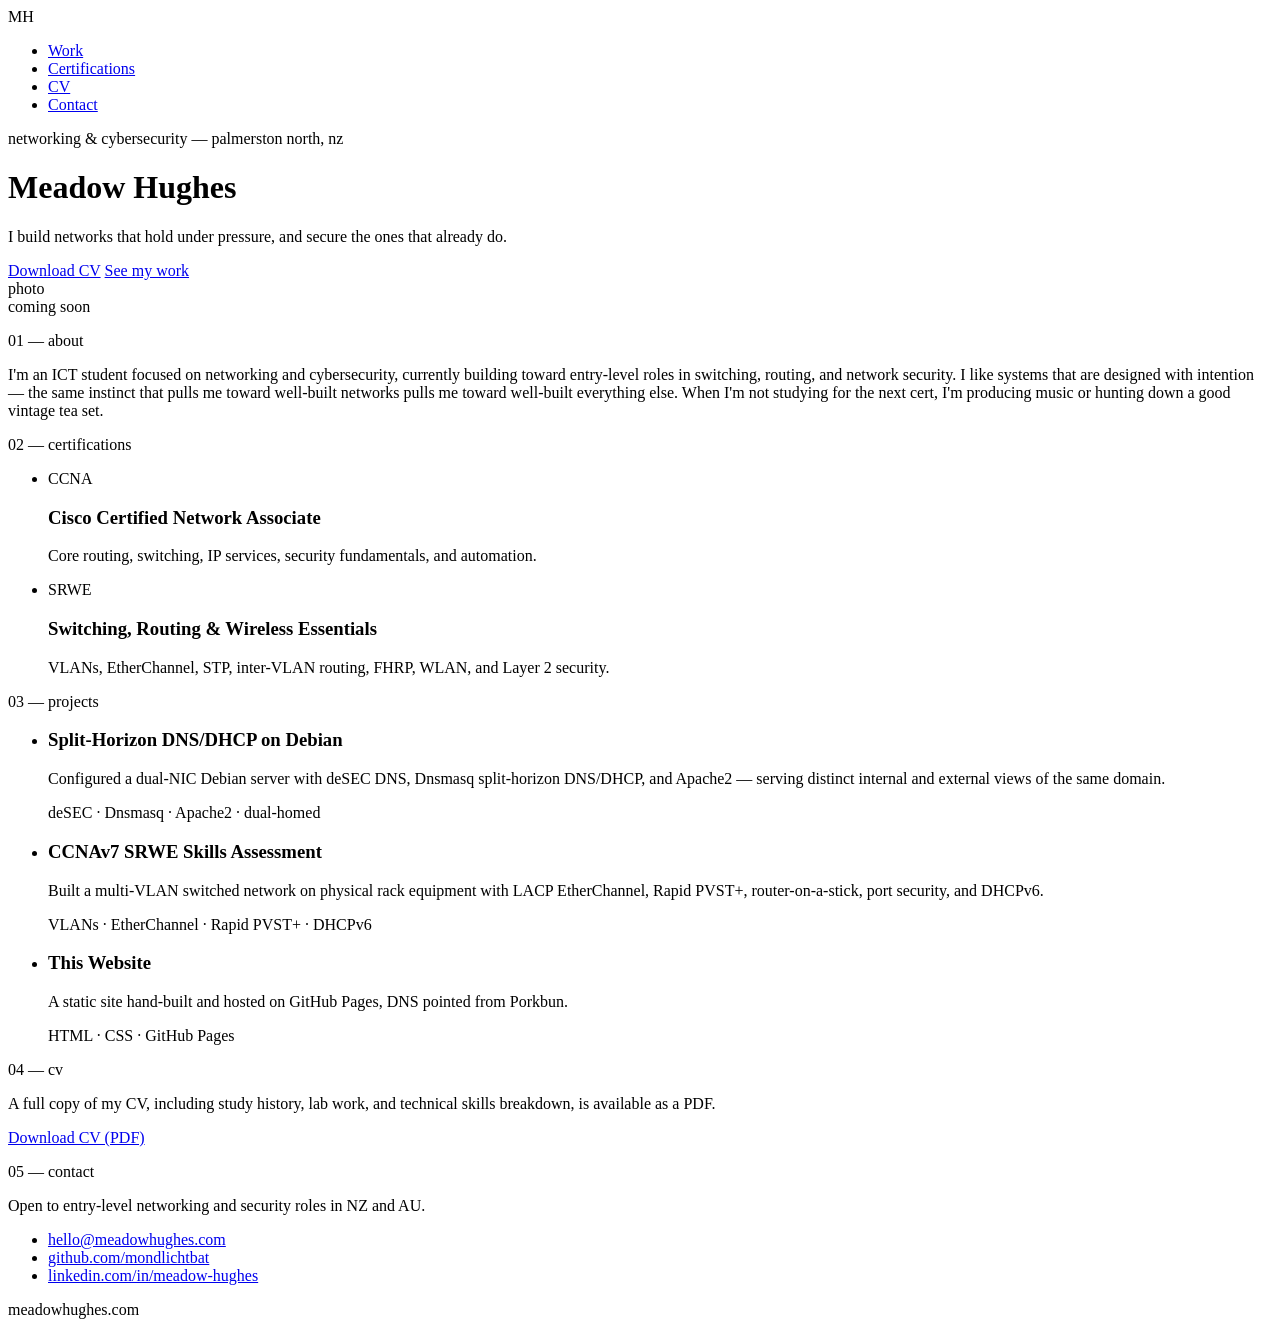
==== index.html @ d6edad00 "Rename index (2).html to index.html" ====
<!DOCTYPE html>
<html lang="en">
<head>
<meta charset="UTF-8">
<meta name="viewport" content="width=device-width, initial-scale=1.0">
<title>Meadow Hughes — Network &amp; Security</title>
<meta name="description" content="Meadow Hughes — Networking &amp; Cybersecurity. CCNA, SRWE. Palmerston North, NZ.">

<!-- Draft-stage: prevents indexing while the site is being built. Remove this line when ready to go live. -->
<meta name="robots" content="noindex, nofollow">

<link rel="preconnect" href="https://fonts.googleapis.com">
<link rel="preconnect" href="https://fonts.gstatic.com" crossorigin>
<link href="https://fonts.googleapis.com/css2?family=Fraunces:opsz,wght@9..144,400;9..144,500;9..144,600&family=Inter:wght@400;500;600&family=JetBrains+Mono:wght@400;500&display=swap" rel="stylesheet">

<link rel="stylesheet" href="style.css">
</head>
<body>

<div class="trace" aria-hidden="true"></div>

<header class="hero">
  <nav class="topnav">
    <span class="mono topnav__mark">MH</span>
    <ul class="topnav__links">
      <li><a href="#work">Work</a></li>
      <li><a href="#certs">Certifications</a></li>
      <li><a href="#cv">CV</a></li>
      <li><a href="#contact">Contact</a></li>
    </ul>
  </nav>

  <div class="hero__content">
    <p class="mono hero__eyebrow">networking &amp; cybersecurity — palmerston north, nz</p>
    <h1 class="hero__name">Meadow Hughes</h1>
    <p class="hero__tagline">I build networks that hold under pressure, and secure the ones that already do.</p>
    <div class="hero__actions">
      <a class="btn btn--primary" href="cv/Meadow-Hughes-CV.pdf" download>Download CV</a>
      <a class="btn btn--ghost" href="#work">See my work</a>
    </div>
  </div>

  <div class="hero__photo" id="headshot-slot">
    <!-- Swap this placeholder for <img src="assets/headshot.jpg" alt="Meadow Hughes"> when ready -->
    <div class="hero__photo-placeholder mono">photo<br>coming soon</div>
  </div>
</header>

<main>

  <section class="about" id="about">
    <p class="section-label mono">01 — about</p>
    <p class="about__text">
      I'm an ICT student focused on networking and cybersecurity, currently building toward
      entry-level roles in switching, routing, and network security. I like systems that are
      designed with intention — the same instinct that pulls me toward well-built networks
      pulls me toward well-built everything else. When I'm not studying for the next cert,
      I'm producing music or hunting down a good vintage tea set.
    </p>
  </section>

  <section class="certs" id="certs">
    <p class="section-label mono">02 — certifications</p>
    <ul class="certs__list">
      <li class="cert">
        <div class="cert__id mono">CCNA</div>
        <div class="cert__body">
          <h3>Cisco Certified Network Associate</h3>
          <p>Core routing, switching, IP services, security fundamentals, and automation.</p>
        </div>
      </li>
      <li class="cert">
        <div class="cert__id mono">SRWE</div>
        <div class="cert__body">
          <h3>Switching, Routing &amp; Wireless Essentials</h3>
          <p>VLANs, EtherChannel, STP, inter-VLAN routing, FHRP, WLAN, and Layer 2 security.</p>
        </div>
      </li>
    </ul>
  </section>

  <section class="work" id="work">
    <p class="section-label mono">03 — projects</p>
    <ul class="work__list">
      <li class="project">
        <h3>Split-Horizon DNS/DHCP on Debian</h3>
        <p>Configured a dual-NIC Debian server with deSEC DNS, Dnsmasq split-horizon DNS/DHCP,
           and Apache2 — serving distinct internal and external views of the same domain.</p>
        <p class="mono project__tags">deSEC · Dnsmasq · Apache2 · dual-homed</p>
      </li>
      <li class="project">
        <h3>CCNAv7 SRWE Skills Assessment</h3>
        <p>Built a multi-VLAN switched network on physical rack equipment with LACP EtherChannel,
           Rapid PVST+, router-on-a-stick, port security, and DHCPv6.</p>
        <p class="mono project__tags">VLANs · EtherChannel · Rapid PVST+ · DHCPv6</p>
      </li>
      <li class="project">
        <h3>This Website</h3>
        <p>A static site hand-built and hosted on GitHub Pages, DNS pointed from Porkbun.</p>
        <p class="mono project__tags">HTML · CSS · GitHub Pages</p>
      </li>
    </ul>
  </section>

  <section class="cv" id="cv">
    <p class="section-label mono">04 — cv</p>
    <p class="cv__text">
      A full copy of my CV, including study history, lab work, and technical skills breakdown,
      is available as a PDF.
    </p>
    <a class="btn btn--primary" href="cv/Meadow-Hughes-CV.pdf" download>Download CV (PDF)</a>
  </section>

</main>

<footer class="contact" id="contact">
  <p class="section-label mono">05 — contact</p>
  <p class="contact__text">Open to entry-level networking and security roles in NZ and AU.</p>
  <ul class="contact__list mono">
    <li><a href="mailto:hello@meadowhughes.com">hello@meadowhughes.com</a></li>
    <li><a href="https://github.com/mondlichtbat" target="_blank" rel="noopener">github.com/mondlichtbat</a></li>
    <li><a href="https://www.linkedin.com/" target="_blank" rel="noopener">linkedin.com/in/meadow-hughes</a></li>
  </ul>
  <p class="footer__note mono">meadowhughes.com</p>
</footer>

</body>
</html>
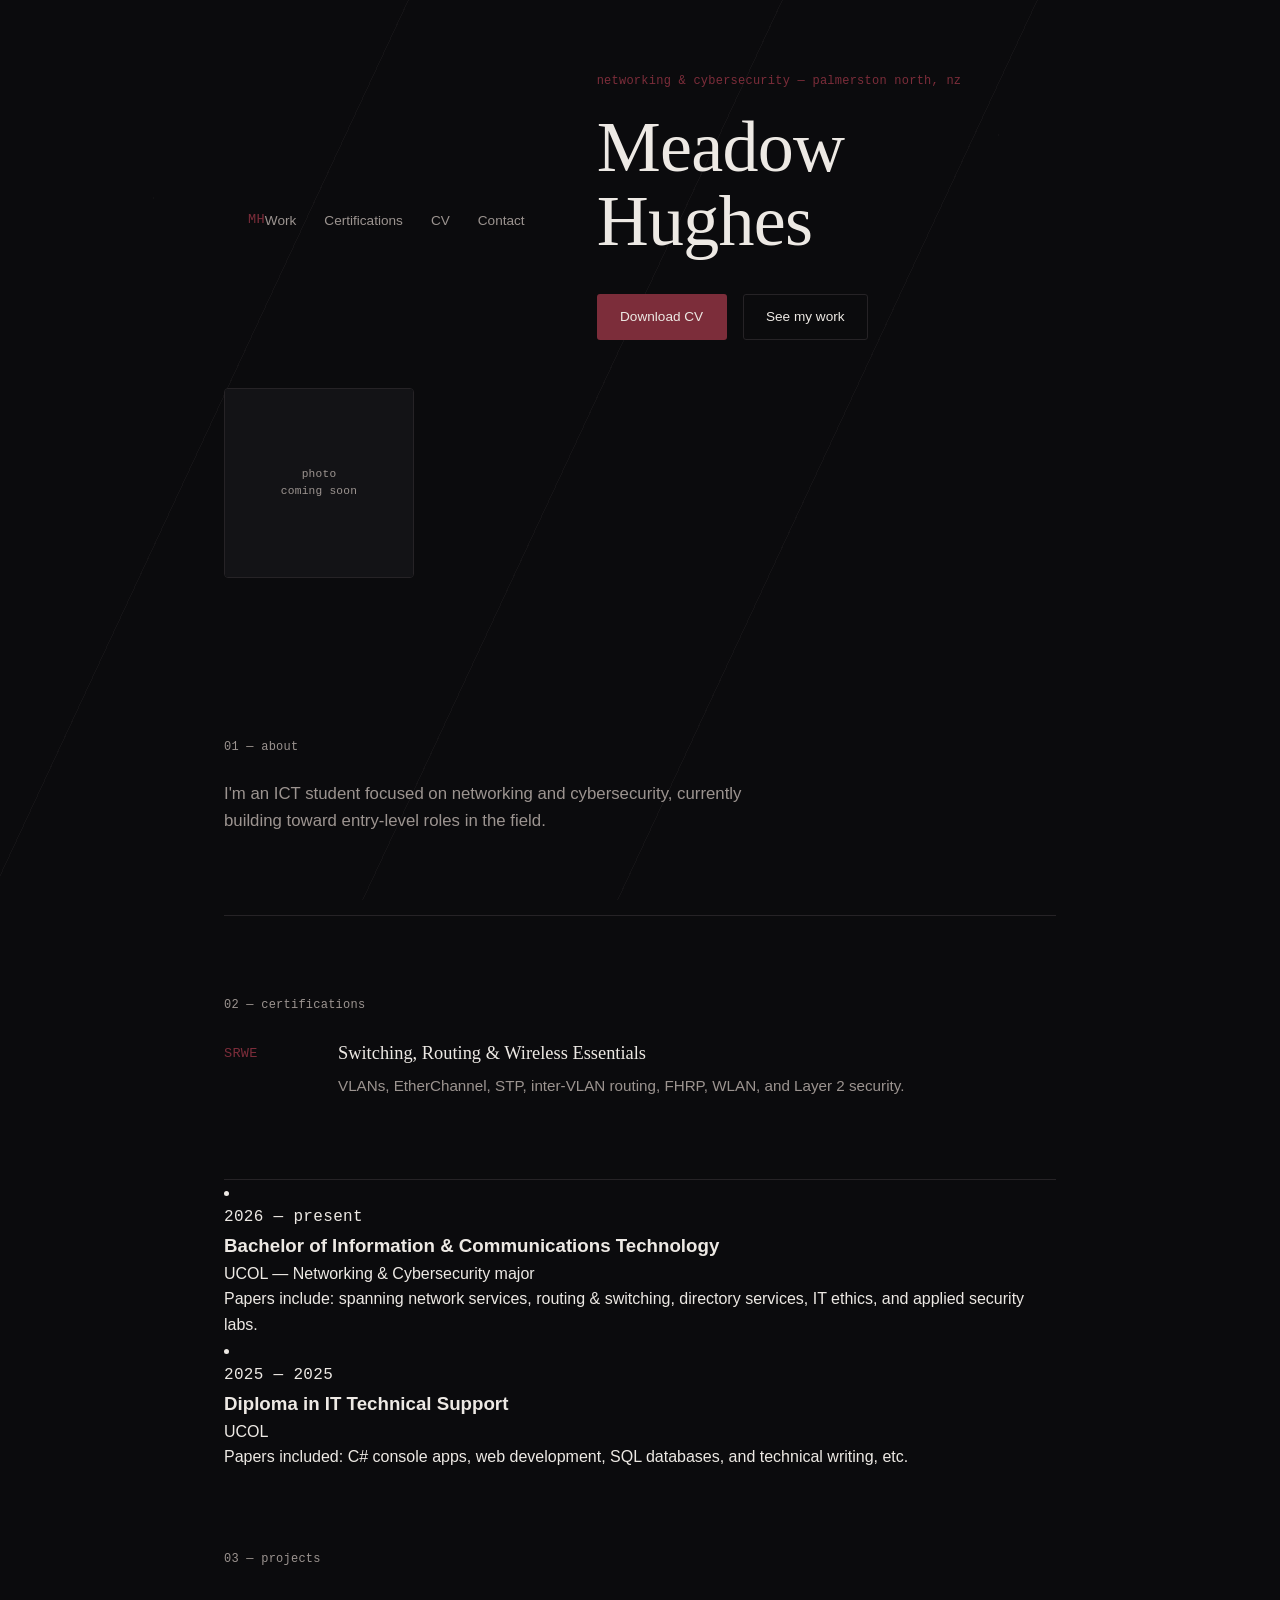
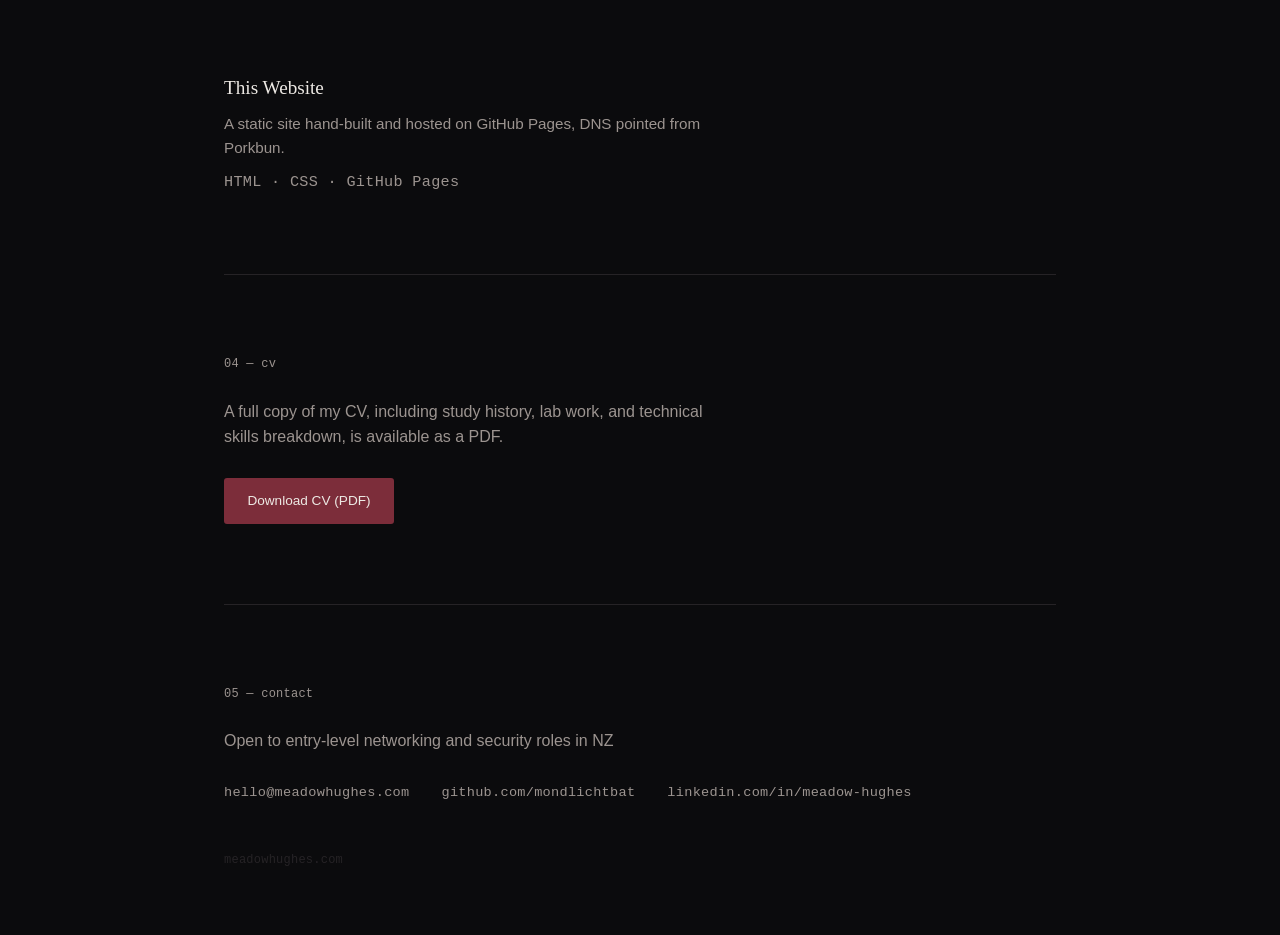
==== commit e30e1c5d: "Update index.html" ====
--- a/index.html
+++ b/index.html
@@ -4,7 +4,7 @@
 <meta charset="UTF-8">
 <meta name="viewport" content="width=device-width, initial-scale=1.0">
 <title>Meadow Hughes — Network &amp; Security</title>
-<meta name="description" content="Meadow Hughes — Networking &amp; Cybersecurity. CCNA, SRWE. Palmerston North, NZ.">
+<meta name="description" content="Meadow Hughes — Networking &amp; Cybersecurity. Cisco SRWE. Palmerston North, NZ.">
 
 <!-- Draft-stage: prevents indexing while the site is being built. Remove this line when ready to go live. -->
 <meta name="robots" content="noindex, nofollow">
@@ -33,7 +33,6 @@
   <div class="hero__content">
     <p class="mono hero__eyebrow">networking &amp; cybersecurity — palmerston north, nz</p>
     <h1 class="hero__name">Meadow Hughes</h1>
-    <p class="hero__tagline">I build networks that hold under pressure, and secure the ones that already do.</p>
     <div class="hero__actions">
       <a class="btn btn--primary" href="cv/Meadow-Hughes-CV.pdf" download>Download CV</a>
       <a class="btn btn--ghost" href="#work">See my work</a>
@@ -52,23 +51,13 @@
     <p class="section-label mono">01 — about</p>
     <p class="about__text">
       I'm an ICT student focused on networking and cybersecurity, currently building toward
-      entry-level roles in switching, routing, and network security. I like systems that are
-      designed with intention — the same instinct that pulls me toward well-built networks
-      pulls me toward well-built everything else. When I'm not studying for the next cert,
-      I'm producing music or hunting down a good vintage tea set.
+      entry-level roles in the field. 
     </p>
   </section>
 
   <section class="certs" id="certs">
     <p class="section-label mono">02 — certifications</p>
     <ul class="certs__list">
-      <li class="cert">
-        <div class="cert__id mono">CCNA</div>
-        <div class="cert__body">
-          <h3>Cisco Certified Network Associate</h3>
-          <p>Core routing, switching, IP services, security fundamentals, and automation.</p>
-        </div>
-      </li>
       <li class="cert">
         <div class="cert__id mono">SRWE</div>
         <div class="cert__body">
@@ -79,20 +68,31 @@
     </ul>
   </section>
 
+<li class="edu">
+  <div class="edu__period mono">2026 — present</div>
+  <div class="edu__body">
+    <h3>Bachelor of Information &amp; Communications Technology</h3>
+    <p class="edu__org">UCOL — Networking &amp; Cybersecurity major</p>
+    <p>Papers include: spanning network services, routing &amp; switching, directory services,
+       IT ethics, and applied security labs.</p>
+  </div>
+</li>
+
+<li class="edu">
+  <div class="edu__period mono">2025 — 2025</div>
+  <div class="edu__body">
+    <h3>Diploma in IT Technical Support</h3>
+    <p class="edu__org">UCOL</p>
+    <p>Papers included: C# console apps, web development, SQL databases, and technical writing, etc.</p>
+  </div>
+</li>
+    
   <section class="work" id="work">
     <p class="section-label mono">03 — projects</p>
     <ul class="work__list">
       <li class="project">
-        <h3>Split-Horizon DNS/DHCP on Debian</h3>
-        <p>Configured a dual-NIC Debian server with deSEC DNS, Dnsmasq split-horizon DNS/DHCP,
-           and Apache2 — serving distinct internal and external views of the same domain.</p>
-        <p class="mono project__tags">deSEC · Dnsmasq · Apache2 · dual-homed</p>
       </li>
       <li class="project">
-        <h3>CCNAv7 SRWE Skills Assessment</h3>
-        <p>Built a multi-VLAN switched network on physical rack equipment with LACP EtherChannel,
-           Rapid PVST+, router-on-a-stick, port security, and DHCPv6.</p>
-        <p class="mono project__tags">VLANs · EtherChannel · Rapid PVST+ · DHCPv6</p>
       </li>
       <li class="project">
         <h3>This Website</h3>
@@ -115,7 +115,7 @@
 
 <footer class="contact" id="contact">
   <p class="section-label mono">05 — contact</p>
-  <p class="contact__text">Open to entry-level networking and security roles in NZ and AU.</p>
+  <p class="contact__text">Open to entry-level networking and security roles in NZ</p>
   <ul class="contact__list mono">
     <li><a href="mailto:hello@meadowhughes.com">hello@meadowhughes.com</a></li>
     <li><a href="https://github.com/mondlichtbat" target="_blank" rel="noopener">github.com/mondlichtbat</a></li>
--- a/style.css
+++ b/style.css
@@ -0,0 +1,328 @@
+/* ---------------------------------------------
+   Tokens
+--------------------------------------------- */
+:root{
+  --bg:        #0B0B0D;
+  --bg-raised: #131316;
+  --line:      #262326;
+  --ink:       #EDE9E4;
+  --ink-dim:   #9C9490;
+  --accent:    #7C2D3A;   /* deep wine */
+  --accent-soft: rgba(124,45,58,0.35);
+
+  --font-display: 'Fraunces', serif;
+  --font-body: 'Inter', sans-serif;
+  --font-mono: 'JetBrains Mono', monospace;
+
+  --max-w: 880px;
+}
+
+*{ box-sizing: border-box; margin:0; padding:0; }
+
+html{ scroll-behavior: smooth; }
+
+@media (prefers-reduced-motion: reduce){
+  html{ scroll-behavior: auto; }
+  *{ animation-duration: 0.001ms !important; transition-duration: 0.001ms !important; }
+}
+
+body{
+  background: var(--bg);
+  color: var(--ink);
+  font-family: var(--font-body);
+  line-height: 1.6;
+  -webkit-font-smoothing: antialiased;
+}
+
+a{ color: inherit; text-decoration: none; }
+a:focus-visible, button:focus-visible{
+  outline: 1.5px solid var(--accent);
+  outline-offset: 3px;
+}
+
+ul{ list-style: none; }
+
+.mono{ font-family: var(--font-mono); letter-spacing: 0.02em; }
+
+.section-label{
+  color: var(--ink-dim);
+  font-size: 0.75rem;
+  text-transform: lowercase;
+  margin-bottom: 1.5rem;
+}
+
+/* ---------------------------------------------
+   Signature element: faint network trace
+   A thin hairline path drifting behind the hero,
+   evoking a traceroute / topology line.
+--------------------------------------------- */
+.trace{
+  position: fixed;
+  inset: 0;
+  z-index: 0;
+  pointer-events: none;
+  background-image:
+    radial-gradient(1px 1px at 12% 22%, var(--ink-dim) 0, transparent 60%),
+    radial-gradient(1px 1px at 78% 15%, var(--ink-dim) 0, transparent 60%),
+    radial-gradient(1px 1px at 60% 68%, var(--ink-dim) 0, transparent 60%),
+    radial-gradient(1px 1px at 30% 80%, var(--ink-dim) 0, transparent 60%),
+    linear-gradient(115deg, transparent 0 24%, var(--line) 24% 24.06%, transparent 24.06% 46%,
+                     var(--line) 46% 46.06%, transparent 46.06% 61%, var(--line) 61% 61.06%,
+                     transparent 61.06%);
+  opacity: 0.35;
+}
+
+/* ---------------------------------------------
+   Layout shell
+--------------------------------------------- */
+header, main, footer{
+  position: relative;
+  z-index: 1;
+}
+
+main{
+  max-width: var(--max-w);
+  margin: 0 auto;
+  padding: 0 1.5rem;
+}
+
+section{
+  padding: 5rem 0;
+  border-bottom: 1px solid var(--line);
+}
+
+/* ---------------------------------------------
+   Nav
+--------------------------------------------- */
+.topnav{
+  max-width: var(--max-w);
+  margin: 0 auto;
+  padding: 1.75rem 1.5rem 0;
+  display: flex;
+  justify-content: space-between;
+  align-items: center;
+}
+
+.topnav__mark{
+  color: var(--accent);
+  font-size: 0.85rem;
+}
+
+.topnav__links{
+  display: flex;
+  gap: 1.75rem;
+}
+
+.topnav__links a{
+  font-size: 0.85rem;
+  color: var(--ink-dim);
+  transition: color 0.15s ease;
+}
+
+.topnav__links a:hover{ color: var(--ink); }
+
+/* ---------------------------------------------
+   Hero
+--------------------------------------------- */
+.hero{
+  max-width: var(--max-w);
+  margin: 0 auto;
+  padding: 4.5rem 1.5rem 5rem;
+  display: grid;
+  grid-template-columns: 1fr auto;
+  gap: 3rem;
+  align-items: center;
+}
+
+.hero__eyebrow{
+  color: var(--accent);
+  font-size: 0.75rem;
+  margin-bottom: 1.25rem;
+}
+
+.hero__name{
+  font-family: var(--font-display);
+  font-weight: 500;
+  font-size: clamp(2.75rem, 7vw, 4.5rem);
+  line-height: 1.02;
+  letter-spacing: -0.01em;
+}
+
+.hero__tagline{
+  margin-top: 1.25rem;
+  max-width: 34ch;
+  color: var(--ink-dim);
+  font-size: 1.05rem;
+}
+
+.hero__actions{
+  margin-top: 2.25rem;
+  display: flex;
+  gap: 1rem;
+  flex-wrap: wrap;
+}
+
+.hero__photo{
+  width: 190px;
+  height: 190px;
+  border-radius: 4px;
+  border: 1px solid var(--line);
+  overflow: hidden;
+  flex-shrink: 0;
+}
+
+.hero__photo img{ width: 100%; height: 100%; object-fit: cover; display: block; }
+
+.hero__photo-placeholder{
+  width: 100%;
+  height: 100%;
+  display: flex;
+  align-items: center;
+  justify-content: center;
+  text-align: center;
+  font-size: 0.7rem;
+  color: var(--ink-dim);
+  background: var(--bg-raised);
+  line-height: 1.5;
+}
+
+/* ---------------------------------------------
+   Buttons
+--------------------------------------------- */
+.btn{
+  display: inline-block;
+  padding: 0.7rem 1.4rem;
+  font-size: 0.85rem;
+  border-radius: 3px;
+  border: 1px solid transparent;
+  transition: all 0.15s ease;
+}
+
+.btn--primary{
+  background: var(--accent);
+  color: var(--ink);
+}
+.btn--primary:hover{ background: #8f3444; }
+
+.btn--ghost{
+  border-color: var(--line);
+  color: var(--ink);
+}
+.btn--ghost:hover{ border-color: var(--ink-dim); }
+
+/* ---------------------------------------------
+   About
+--------------------------------------------- */
+.about__text{
+  max-width: 62ch;
+  font-size: 1.05rem;
+  color: var(--ink-dim);
+}
+
+/* ---------------------------------------------
+   Certs
+--------------------------------------------- */
+.certs__list{
+  display: flex;
+  flex-direction: column;
+  gap: 2rem;
+}
+
+.cert{
+  display: grid;
+  grid-template-columns: 90px 1fr;
+  gap: 1.5rem;
+  align-items: start;
+}
+
+.cert__id{
+  color: var(--accent);
+  font-size: 0.85rem;
+  padding-top: 0.2rem;
+}
+
+.cert__body h3{
+  font-family: var(--font-display);
+  font-weight: 500;
+  font-size: 1.15rem;
+  margin-bottom: 0.35rem;
+}
+
+.cert__body p{ color: var(--ink-dim); font-size: 0.95rem; }
+
+/* ---------------------------------------------
+   Projects
+--------------------------------------------- */
+.work__list{
+  display: flex;
+  flex-direction: column;
+  gap: 2.5rem;
+}
+
+.project h3{
+  font-family: var(--font-display);
+  font-weight: 500;
+  font-size: 1.2rem;
+  margin-bottom: 0.5rem;
+}
+
+.project p{ color: var(--ink-dim); font-size: 0.95rem; max-width: 62ch; }
+
+.project__tags{
+  margin-top: 0.6rem;
+  color: var(--accent);
+  font-size: 0.75rem;
+}
+
+/* ---------------------------------------------
+   CV
+--------------------------------------------- */
+.cv__text{
+  color: var(--ink-dim);
+  max-width: 55ch;
+  margin-bottom: 1.75rem;
+}
+
+/* ---------------------------------------------
+   Footer / contact
+--------------------------------------------- */
+.contact{
+  max-width: var(--max-w);
+  margin: 0 auto;
+  padding: 5rem 1.5rem 4rem;
+  border-bottom: none;
+}
+
+.contact__text{
+  color: var(--ink-dim);
+  margin-bottom: 1.75rem;
+}
+
+.contact__list{
+  display: flex;
+  gap: 2rem;
+  flex-wrap: wrap;
+  font-size: 0.85rem;
+  margin-bottom: 3rem;
+}
+
+.contact__list a{ color: var(--ink-dim); transition: color 0.15s ease; }
+.contact__list a:hover{ color: var(--accent); }
+
+.footer__note{
+  color: var(--line);
+  font-size: 0.75rem;
+}
+
+/* ---------------------------------------------
+   Responsive
+--------------------------------------------- */
+@media (max-width: 640px){
+  .hero{
+    grid-template-columns: 1fr;
+    padding-top: 3rem;
+  }
+  .hero__photo{ width: 120px; height: 120px; order: -1; }
+  .topnav__links{ gap: 1rem; }
+  .cert{ grid-template-columns: 1fr; gap: 0.5rem; }
+}
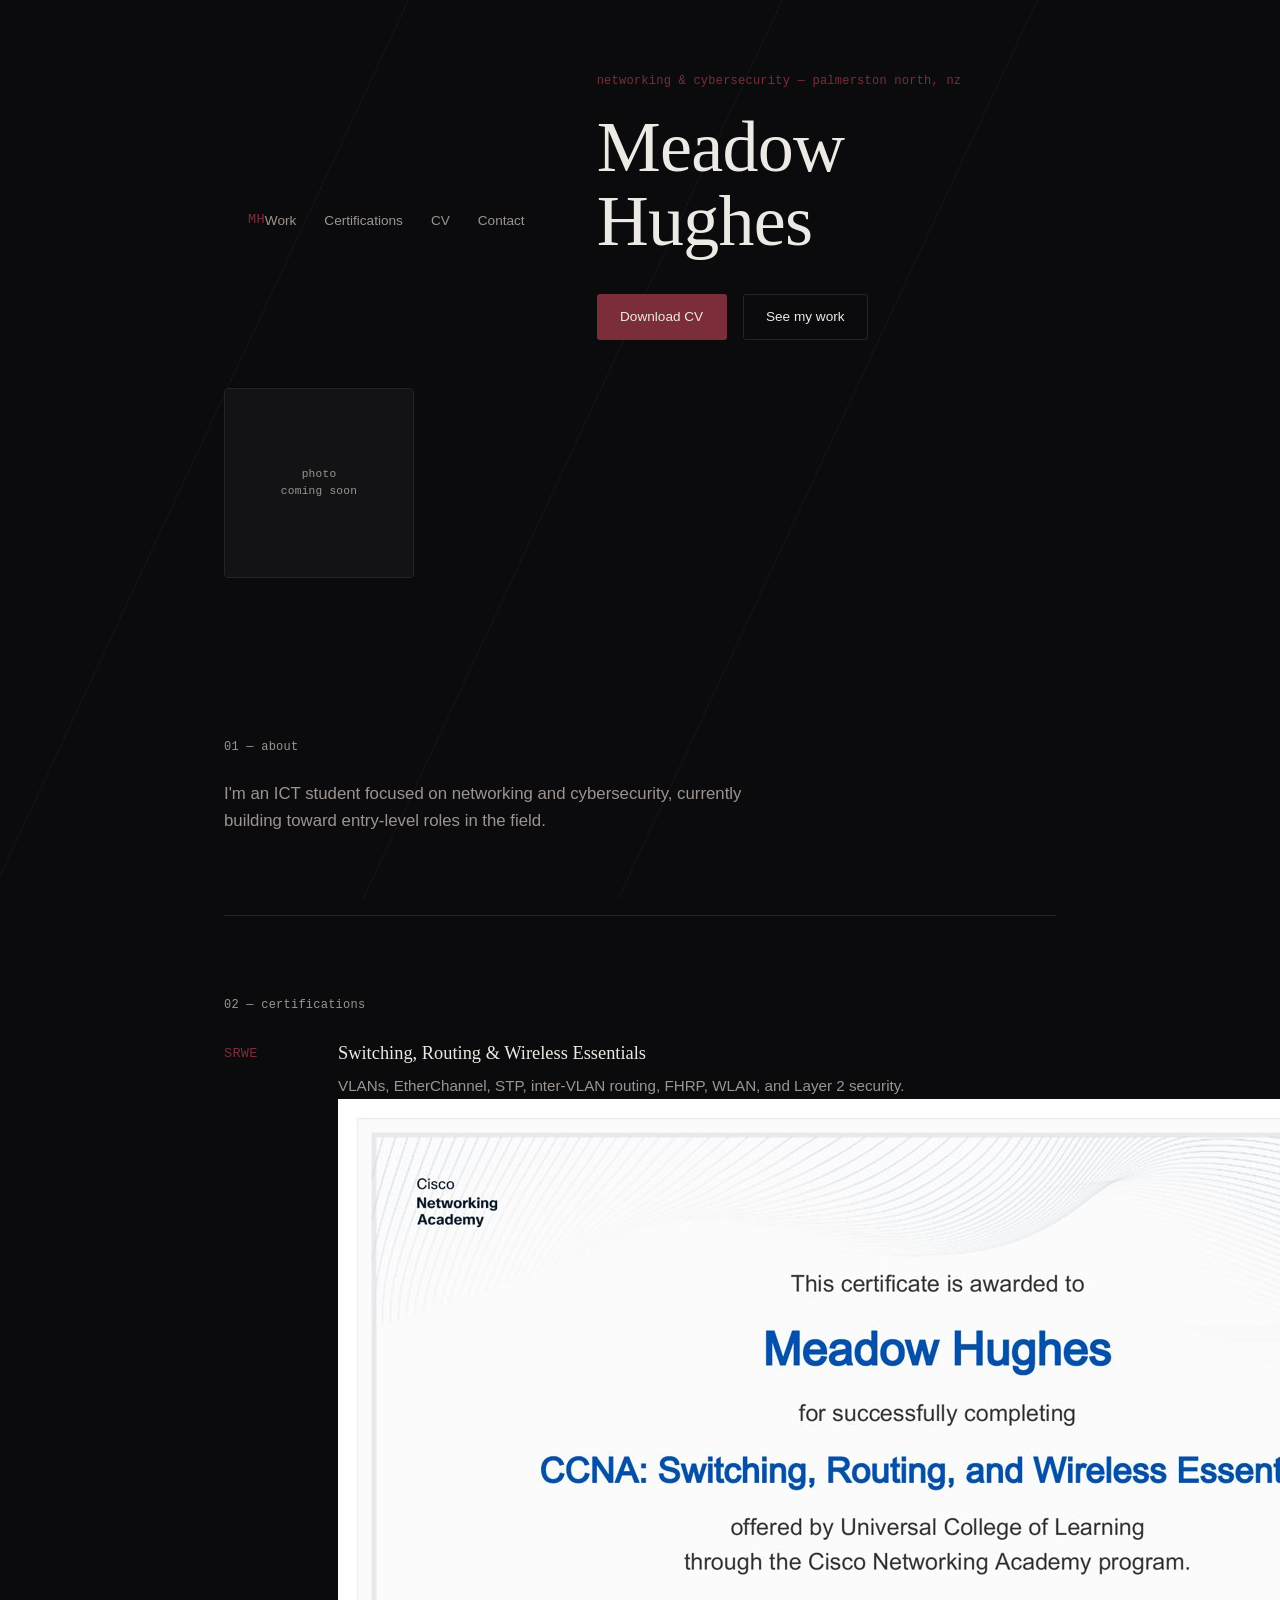
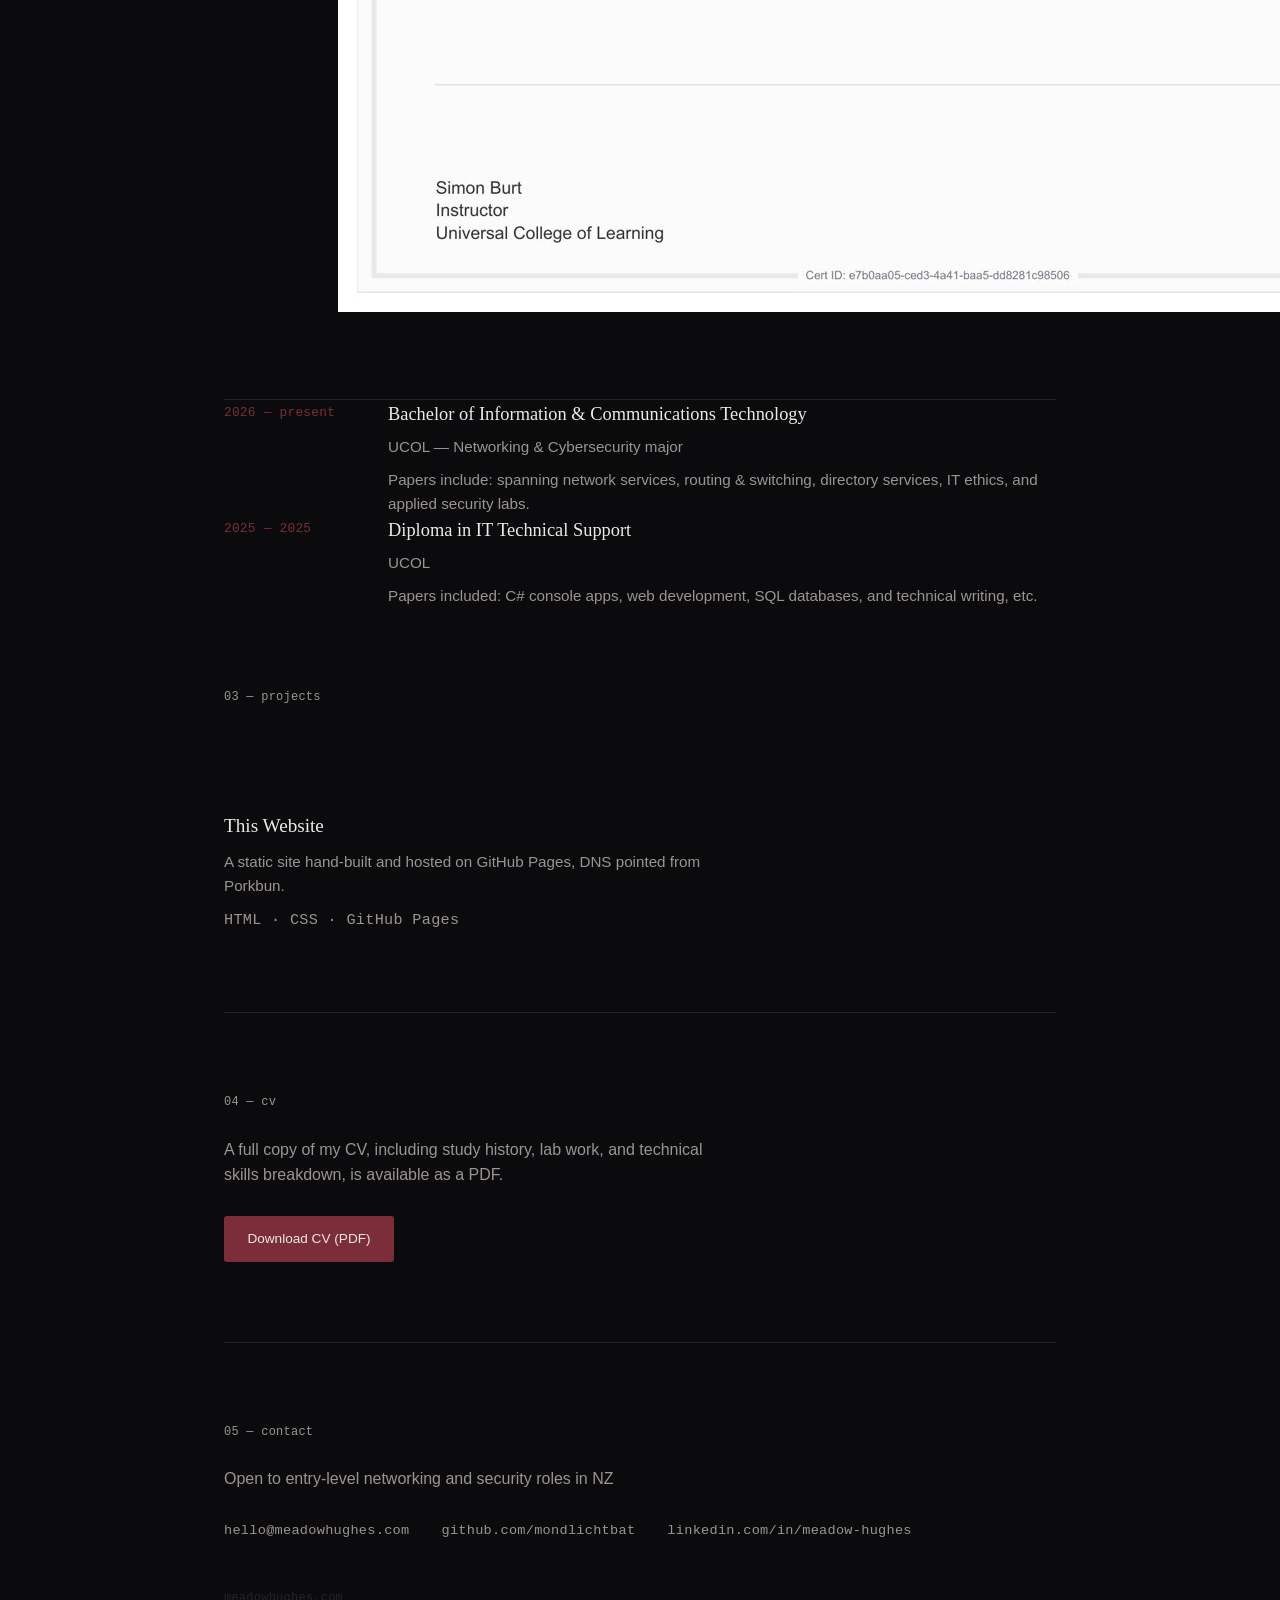
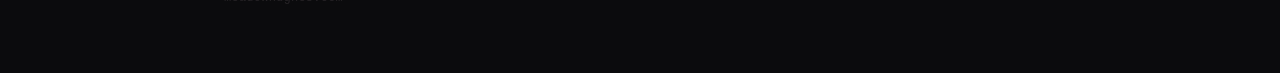
==== commit ce0c8311: "Update index.html" ====
--- a/index.html
+++ b/index.html
@@ -63,6 +63,9 @@
         <div class="cert__body">
           <h3>Switching, Routing &amp; Wireless Essentials</h3>
           <p>VLANs, EtherChannel, STP, inter-VLAN routing, FHRP, WLAN, and Layer 2 security.</p>
+          <a class="cert__proof" href="assets/ccna-srwe-cert.jpg" target="_blank" rel="noopener">
+            <img src="assets/ccna-srwe-cert.jpg" alt="CCNA: Switching, Routing, and Wireless Essentials certificate, awarded to Meadow Hughes, 25 Jun 2026">
+          </a>
         </div>
       </li>
     </ul>
--- a/style.css
+++ b/style.css
@@ -251,6 +251,43 @@
 .cert__body p{ color: var(--ink-dim); font-size: 0.95rem; }
 
 /* ---------------------------------------------
+   Education
+--------------------------------------------- */
+.education__list{
+  display: flex;
+  flex-direction: column;
+  gap: 2rem;
+}
+
+.edu{
+  display: grid;
+  grid-template-columns: 140px 1fr;
+  gap: 1.5rem;
+  align-items: start;
+}
+
+.edu__period{
+  color: var(--accent);
+  font-size: 0.8rem;
+  padding-top: 0.2rem;
+}
+
+.edu__body h3{
+  font-family: var(--font-display);
+  font-weight: 500;
+  font-size: 1.15rem;
+  margin-bottom: 0.35rem;
+}
+
+.edu__org{
+  color: var(--ink);
+  font-size: 0.9rem;
+  margin-bottom: 0.5rem;
+}
+
+.edu__body p{ color: var(--ink-dim); font-size: 0.95rem; }
+
+/* ---------------------------------------------
    Projects
 --------------------------------------------- */
 .work__list{
@@ -325,4 +362,5 @@
   .hero__photo{ width: 120px; height: 120px; order: -1; }
   .topnav__links{ gap: 1rem; }
   .cert{ grid-template-columns: 1fr; gap: 0.5rem; }
-}
+  .edu{ grid-template-columns: 1fr; gap: 0.5rem; }
+}
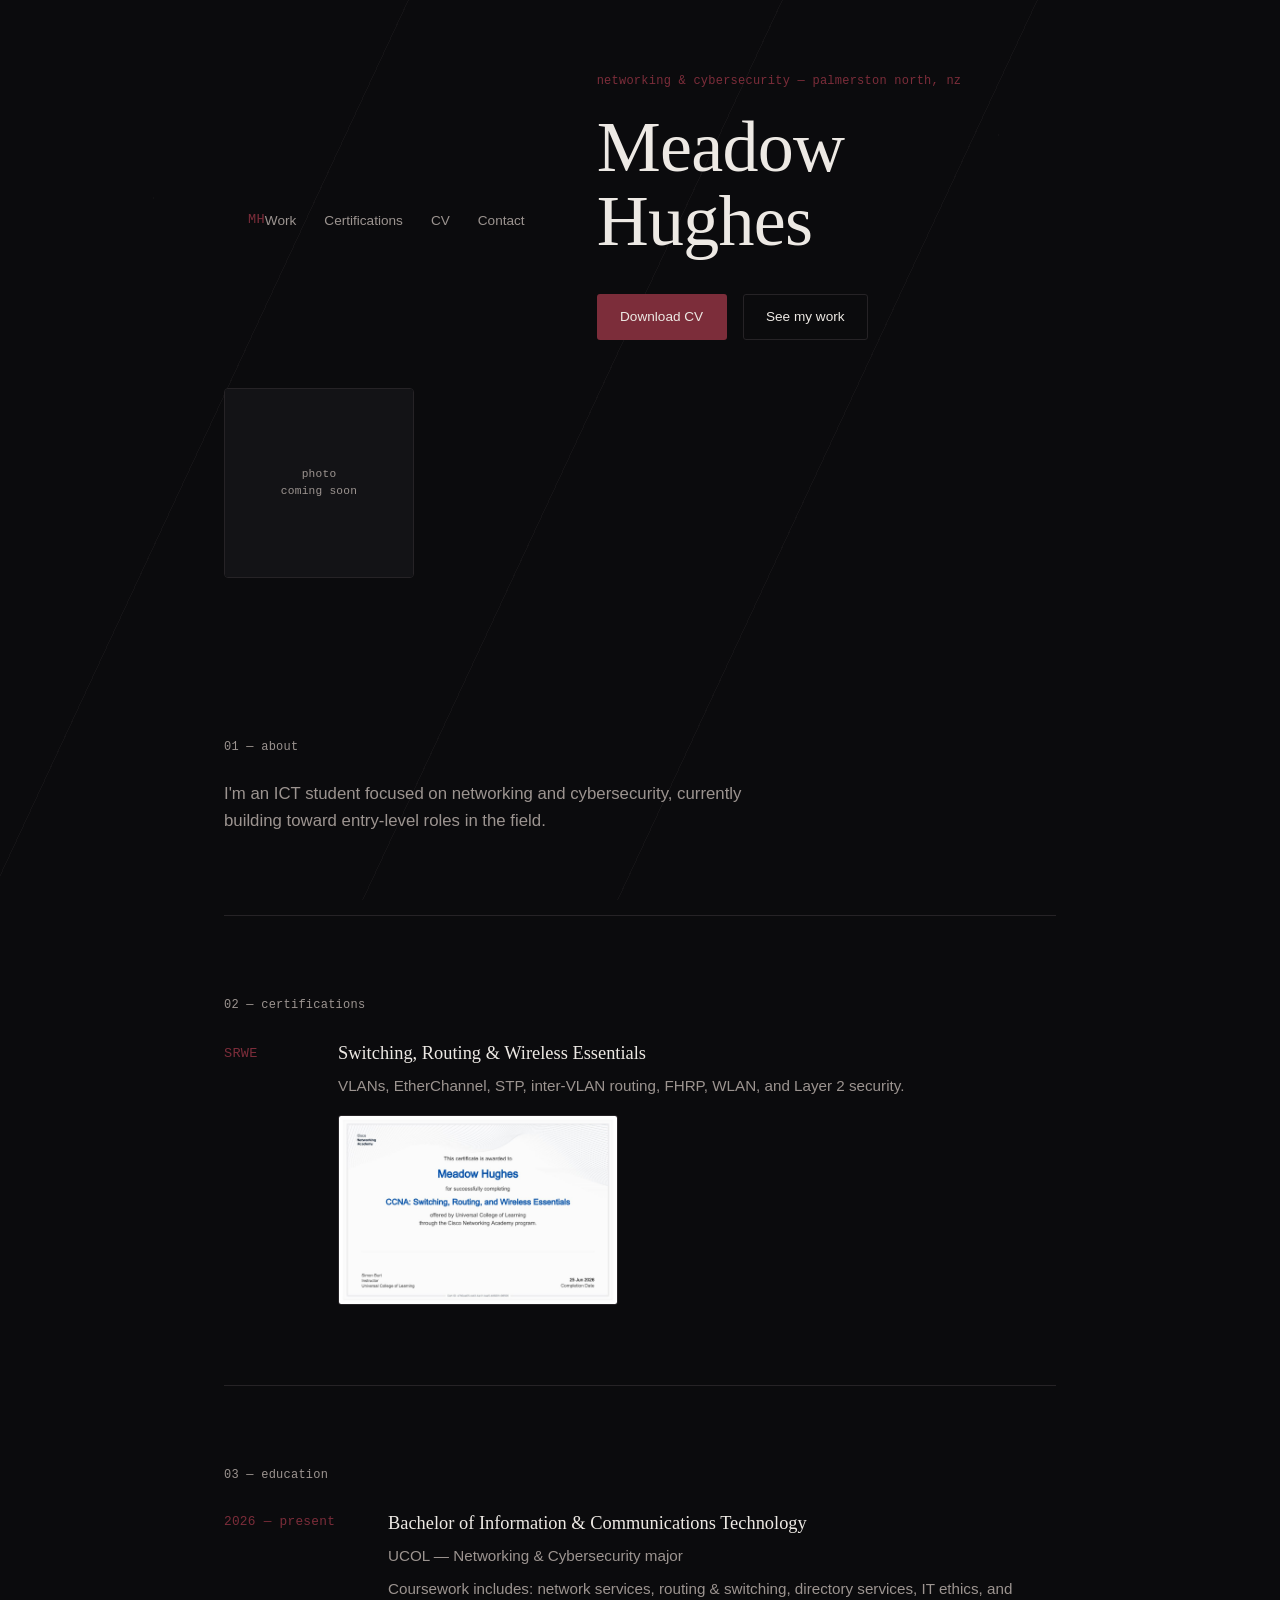
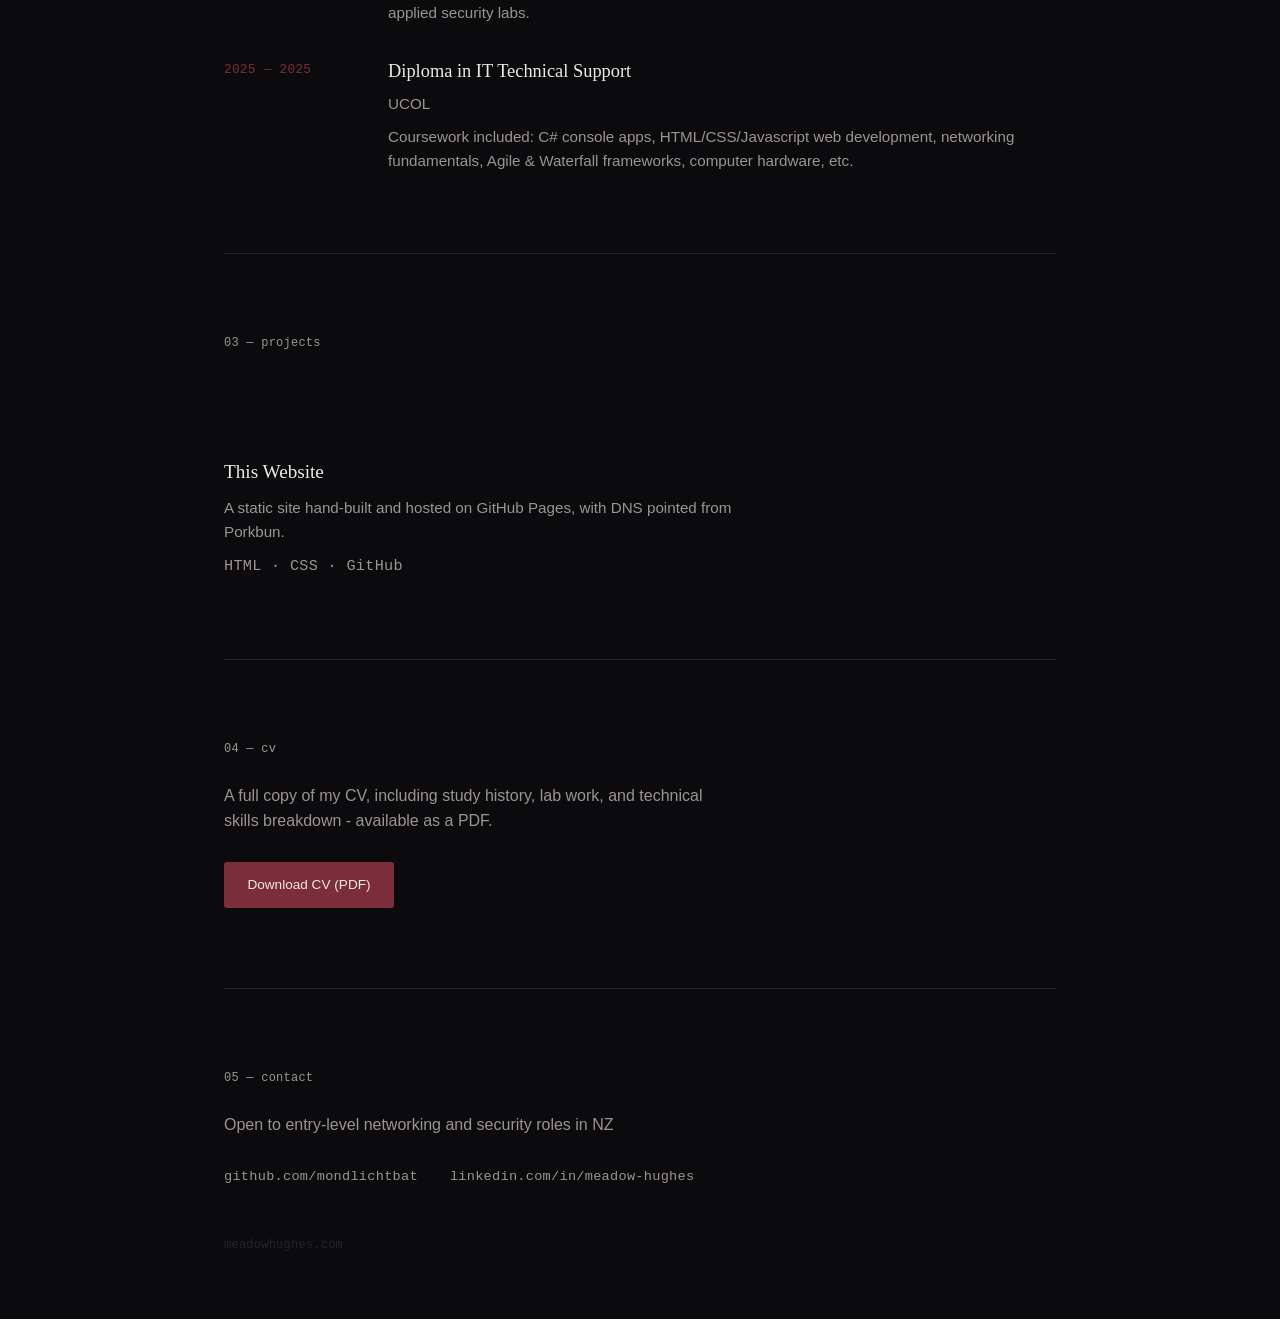
==== commit 4bc8b7da: "Update index.html" ====
--- a/index.html
+++ b/index.html
@@ -71,25 +71,30 @@
     </ul>
   </section>
 
-<li class="edu">
-  <div class="edu__period mono">2026 — present</div>
-  <div class="edu__body">
-    <h3>Bachelor of Information &amp; Communications Technology</h3>
-    <p class="edu__org">UCOL — Networking &amp; Cybersecurity major</p>
-    <p>Papers include: spanning network services, routing &amp; switching, directory services,
-       IT ethics, and applied security labs.</p>
-  </div>
-</li>
-
-<li class="edu">
-  <div class="edu__period mono">2025 — 2025</div>
-  <div class="edu__body">
-    <h3>Diploma in IT Technical Support</h3>
-    <p class="edu__org">UCOL</p>
-    <p>Papers included: C# console apps, web development, SQL databases, and technical writing, etc.</p>
-  </div>
-</li>
-    
+<section class="education" id="education">
+  <p class="section-label mono">03 — education</p>
+  <ul class="education__list">
+    <li class="edu">
+      <div class="edu__period mono">2026 — present</div>
+      <div class="edu__body">
+        <h3>Bachelor of Information &amp; Communications Technology</h3>
+        <p class="edu__org">UCOL — Networking &amp; Cybersecurity major</p>
+        <p>Coursework includes: network services, routing &amp; switching, directory services,
+           IT ethics, and applied security labs.</p>
+      </div>
+    </li>
+    <li class="edu">
+      <div class="edu__period mono">2025 — 2025</div>
+      <div class="edu__body">
+        <h3>Diploma in IT Technical Support</h3>
+        <p class="edu__org">UCOL</p>
+        <p>Coursework included: C# console apps, HTML/CSS/Javascript web development, networking fundamentals, 
+          Agile &amp; Waterfall frameworks, computer hardware, etc.</p>
+      </div>
+    </li>
+  </ul>
+</section>
+  
   <section class="work" id="work">
     <p class="section-label mono">03 — projects</p>
     <ul class="work__list">
@@ -99,8 +104,8 @@
       </li>
       <li class="project">
         <h3>This Website</h3>
-        <p>A static site hand-built and hosted on GitHub Pages, DNS pointed from Porkbun.</p>
-        <p class="mono project__tags">HTML · CSS · GitHub Pages</p>
+        <p>A static site hand-built and hosted on GitHub Pages, with DNS pointed from Porkbun.</p>
+        <p class="mono project__tags">HTML · CSS · GitHub</p>
       </li>
     </ul>
   </section>
@@ -108,8 +113,7 @@
   <section class="cv" id="cv">
     <p class="section-label mono">04 — cv</p>
     <p class="cv__text">
-      A full copy of my CV, including study history, lab work, and technical skills breakdown,
-      is available as a PDF.
+      A full copy of my CV, including study history, lab work, and technical skills breakdown - available as a PDF.
     </p>
     <a class="btn btn--primary" href="cv/Meadow-Hughes-CV.pdf" download>Download CV (PDF)</a>
   </section>
@@ -120,7 +124,6 @@
   <p class="section-label mono">05 — contact</p>
   <p class="contact__text">Open to entry-level networking and security roles in NZ</p>
   <ul class="contact__list mono">
-    <li><a href="mailto:hello@meadowhughes.com">hello@meadowhughes.com</a></li>
     <li><a href="https://github.com/mondlichtbat" target="_blank" rel="noopener">github.com/mondlichtbat</a></li>
     <li><a href="https://www.linkedin.com/" target="_blank" rel="noopener">linkedin.com/in/meadow-hughes</a></li>
   </ul>
--- a/style.css
+++ b/style.css
@@ -250,6 +250,25 @@
 
 .cert__body p{ color: var(--ink-dim); font-size: 0.95rem; }
 
+.cert__proof{
+  display: block;
+  width: 100%;
+  max-width: 280px;
+  margin-top: 1rem;
+  border: 1px solid var(--line);
+  border-radius: 3px;
+  overflow: hidden;
+  transition: border-color 0.15s ease;
+}
+
+.cert__proof:hover{ border-color: var(--accent); }
+
+.cert__proof img{
+  display: block;
+  width: 100%;
+  height: auto;
+}
+
 /* ---------------------------------------------
    Education
 --------------------------------------------- */
